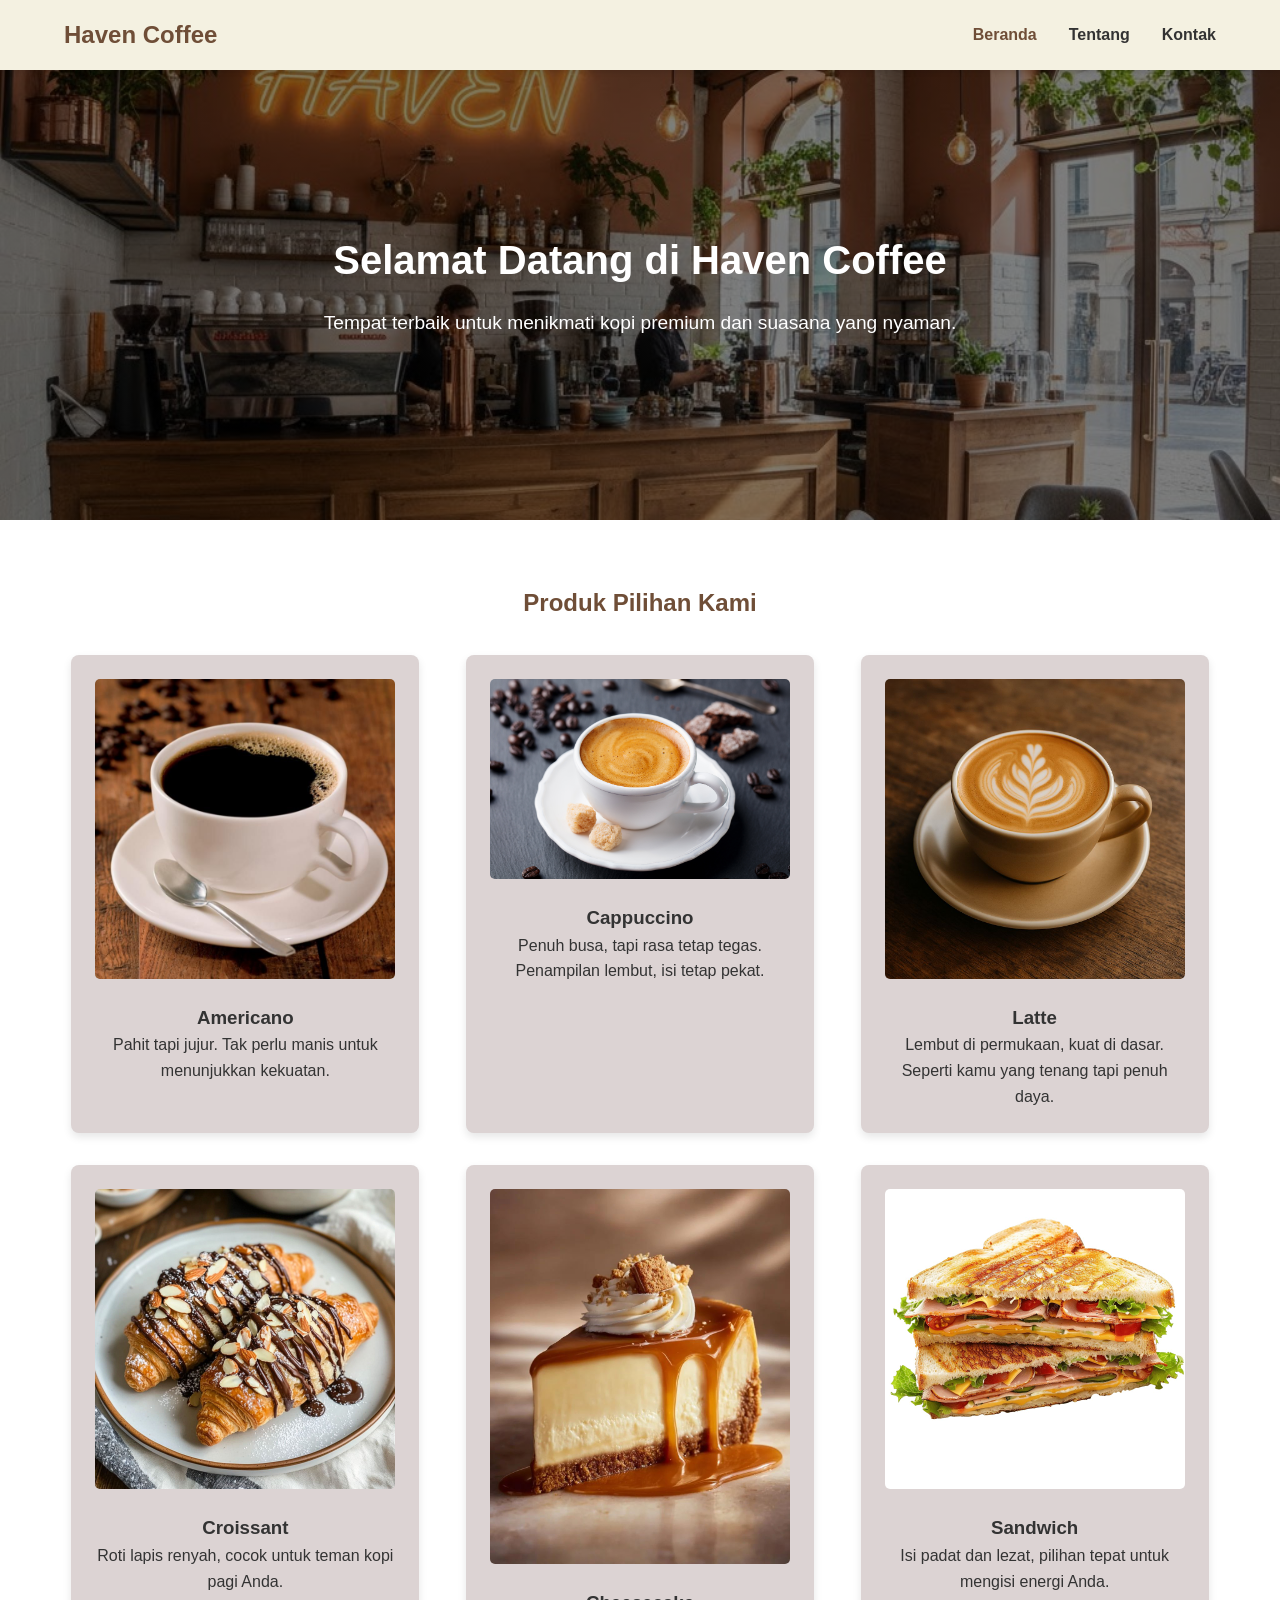
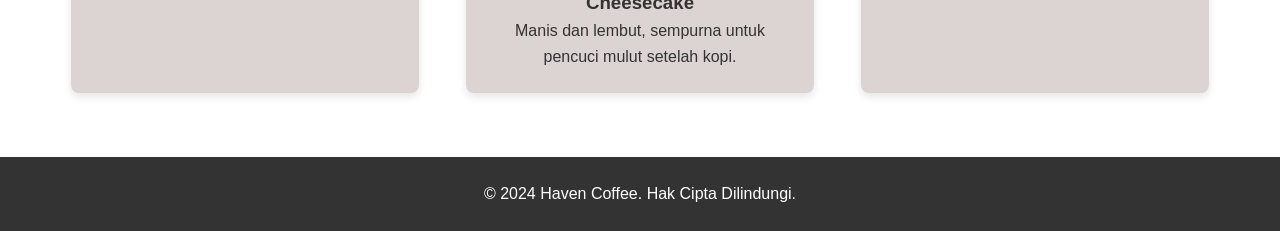
==== index.html @ 83c1de1a "Add files via upload" ====
<!DOCTYPE html>
<html lang="id">
<head>
    <meta charset="UTF-8">
    <meta name="viewport" content="width=device-width, initial-scale=1.0">
    <title>Haven - Kopi Terbaik</title>
    <link rel="stylesheet" href="style.css">
</head>
<body>

    <header class="header">
        <div class="logo">
            <h2>Haven Coffee</h2>
        </div>
        <nav class="nav">
            <ul>
                <li><a href="index.html" class="active">Beranda</a></li>
                <li><a href="about.html">Tentang</a></li>
                <li><a href="contact.html">Kontak</a></li>
            </ul>

            <div class="hamburger" id="hamburger">
                <span></span>
                <span></span>
                <span></span>
            </div>
        </nav>
    </header>

    <main>
        <!-- Hero Section -->
        <section class="hero">
            <div class="hero-content">
                <h1>Selamat Datang di Haven Coffee</h1>
                <p>Tempat terbaik untuk menikmati kopi premium dan suasana yang nyaman.</p>
            </div>
        </section>

        <!-- makanan dan minuman -->
        <section class="featured">
            <h2>Produk Pilihan Kami</h2>
            <div class="products">
            <div class="product-card">
                <img src="Americano.jpg" alt="Americano">
                <h3>Americano</h3>
                <p>Pahit tapi jujur. Tak perlu manis untuk menunjukkan kekuatan.</p>
            </div>
            <div class="product-card">
                <img src="Expreso coffe.jpg" alt="Espresso">
                <h3>Cappuccino</h3>
                <p>Penuh busa, tapi rasa tetap tegas. Penampilan lembut, isi tetap pekat.</p>
            </div>
            <div class="product-card">
                <img src="Latte.jpg" alt="Latte">
                <h3>Latte</h3>
                <p>Lembut di permukaan, kuat di dasar. Seperti kamu yang tenang tapi penuh daya.</p>
            </div>
            <!-- Makanan 1 -->
            <div class="product-card">
                <img src="croissant.jpg" alt="Croissant">
                <h3>Croissant</h3>
                <p>Roti lapis renyah, cocok untuk teman kopi pagi Anda.</p>
            </div>
            <!-- Makanan 2 -->
            <div class="product-card">
                <img src="cheesecake.jpg" alt="Cheesecake">
                <h3>Cheesecake</h3>
                <p>Manis dan lembut, sempurna untuk pencuci mulut setelah kopi.</p>
            </div>
            <!-- Makanan 3 -->
            <div class="product-card">
                <img src="sandwich.jpg" alt="Sandwich">
                <h3>Sandwich</h3>
                <p>Isi padat dan lezat, pilihan tepat untuk mengisi energi Anda.</p>
            </div>
            </div>
        </section>
    </main>

    <footer class="footer">
        <p>&copy; 2024 Haven Coffee. Hak Cipta Dilindungi.</p>
    </footer>

    <script src="script.js"></script>
</body>
</html>
---- style.css ----
/* Reset dan Gaya Umum */
* {
    margin: 0;
    padding: 0;
    box-sizing: border-box;
}

body {
    font-family: 'Arial', sans-serif;
    line-height: 1.6;
    color: #333;
}

/* Header */
.header {
    display: flex;
    justify-content: space-between;
    align-items: center;
    padding: 1rem 5%;
    background-color: #f4f1e1;
    box-shadow: 0 2px 5px rgba(0,0,0,0.1);
    position: sticky;
    top: 0;
    z-index: 100;
}

.logo h2 {
    color: #6f4e37; /* Coklat Tua */
}

.nav ul {
    display: flex;
    list-style: none;
}

.nav ul li {
    margin-left: 2rem;
}

.nav ul li a {
    text-decoration: none;
    color: #333;
    font-weight: bold;
    transition: color 0.3s;
}

.nav ul li a:hover,
.nav ul li a.active {
    color: #6f4e37; /* Coklat Tua */
}

.hamburger {
    display: none;
    flex-direction: column;
    cursor: pointer;
}

.hamburger span {
    width: 25px;
    height: 3px;
    background-color: #333;
    margin: 3px 0;
    transition: 0.3s;
}

/* Main Content */
main {
    min-height: calc(100vh - 120px); /* Tinggi layar penuh dikurangi header dan footer */
}

/* Hero Section */
.hero {
    background: linear-gradient(rgba(0, 0, 0, 0.5), rgba(0, 0, 0, 0.5)), url('Haven.jpg') no-repeat center center/cover;
    height: 50vh;
    display: flex;
    align-items: center;
    justify-content: center;
    text-align: center;
    color: rgb(255, 255, 255);
}

.hero-content h1 {
    font-size: 2.5rem;
    margin-bottom: 1rem;
}

.hero-content p {
    font-size: 1.2rem;
    margin-bottom: 1.5rem;
}

/* Featured Products */
.featured {
    padding: 4rem 5%;
    text-align: center;
}

.featured h2 {
    margin-bottom: 2rem;
    color: #6f4e37; /* Coklat Tua */
}

.products {
    display: flex;
    justify-content: space-around;
    flex-wrap: wrap;
    gap: 2rem;
}

.product-card {
    background-color: #dcd3d3;
    border-radius: 8px;
    box-shadow: 0 4px 8px rgba(0,0,0,0.1);
    padding: 1.5rem;
    width: calc(33% - 2rem); /* Tiga kolom */
    transition: transform 0.3s;
}

.product-card:hover {
    transform: translateY(-10px);
}

.product-card img {
    width: 100%;
    border-radius: 5px;
    margin-bottom: 1rem;
}

/* About & Contact Section */
.about-section,
.contact-section {
    padding: 4rem 5%;
    max-width: 800px;
    margin: 0 auto;
}

.about-section h1,
.contact-section h1 {
    margin-bottom: 1.5rem;
    color: #6f4e37; /* Coklat Tua */
}

.contact-info {
    background-color: #f9f9f9;
    padding: 1.5rem;
    border-radius: 5px;
    margin: 2rem 0;
}

.contact-form label {
    display: block;
    margin-top: 1rem;
    font-weight: bold;
}

.contact-form input,
.contact-form textarea {
    width: 100%;
    padding: 0.5rem;
    margin-top: 0.5rem;
    border: 1px solid #ccc;
    border-radius: 4px;
}

.contact-form button {
    display: block;
    width: 100%;
    padding: 1rem;
    margin-top: 1.5rem;
    background-color: #6f4e37; /* Coklat Tua */
    color: white;
    border: none;
    border-radius: 5px;
    cursor: pointer;
    font-size: 1rem;
}

.contact-form button:hover {
    background-color: #5a3e2b; /* Warna lebih gelap */
}

/* Footer */
.footer {
    background-color: #333;
    color: white;
    text-align: center;
    padding: 1.5rem;
}

/* Media Queries untuk Responsif */
@media (max-width: 768px) {
    .nav ul {
        display: none; /* Sembunyikan menu default */
    }

    .hamburger {
        display: flex; /* Tampilkan hamburger */
    }

    .nav.active ul {
        display: flex;
        flex-direction: column;
        position: absolute;
        top: 70px;
        left: 0;
        right: 0;
        background-color: #b9ab94;
        padding: 1rem;
        box-shadow: 0 5px 10px rgba(0,0,0,0.1);
    }

    .nav.active ul li {
        margin: 0.5rem 0;
    }

    .hero-content h1 {
        font-size: 2rem;
    }

    .hero-content p {
        font-size: 1rem;
    }

    .products {
        flex-direction: column;
        align-items: center;
    }

    .product-card {
        width: 100%; /* Satu kolom */
    }
}
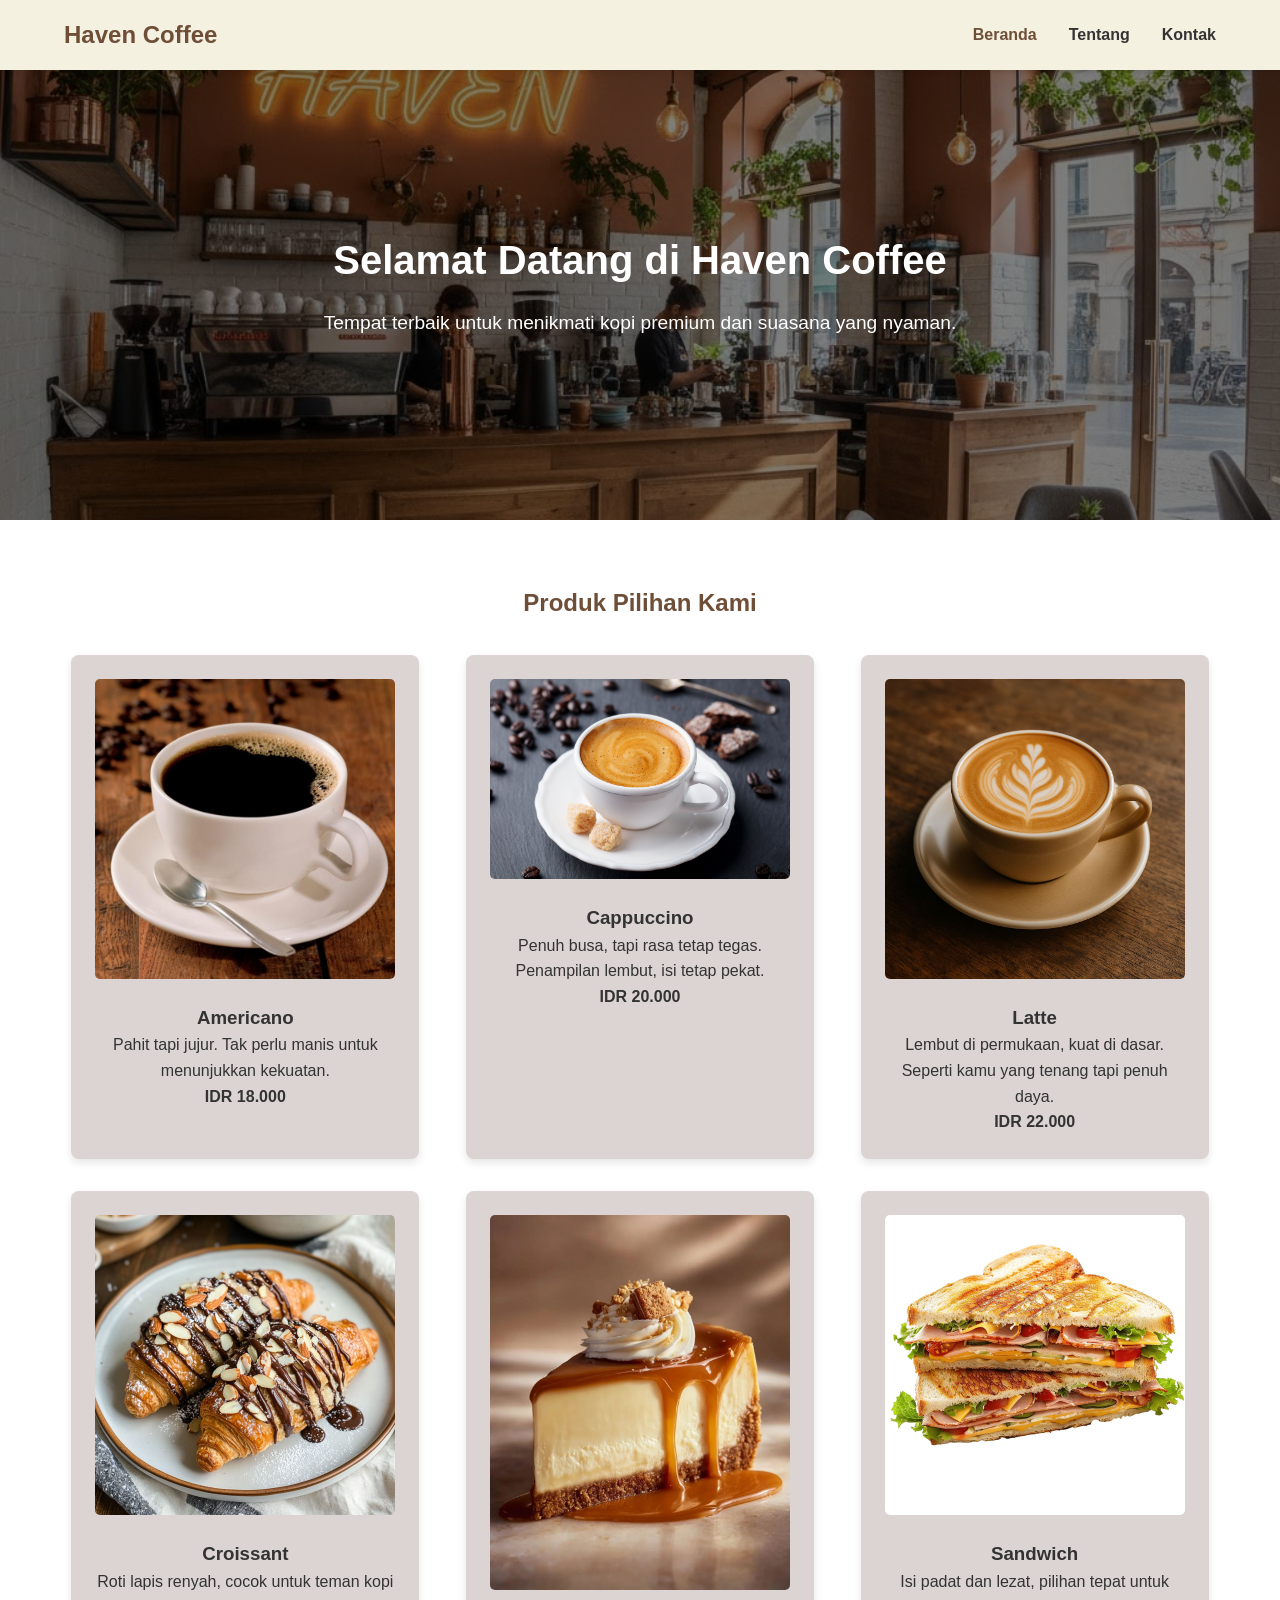
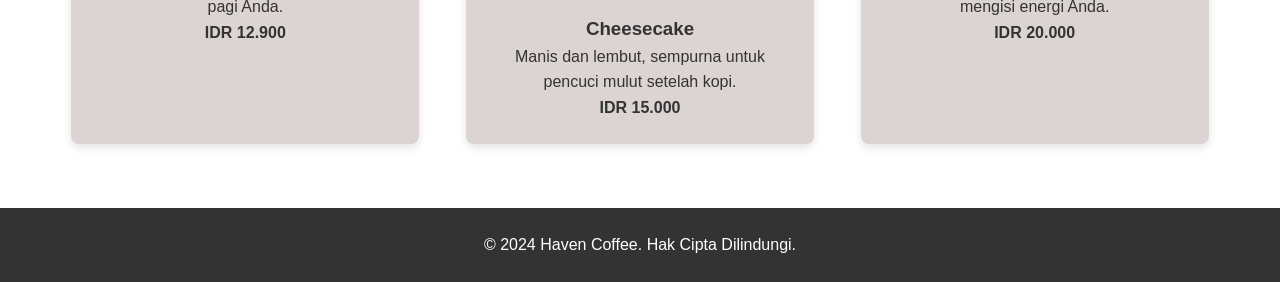
==== commit f1f0739e: "Update index.html" ====
--- a/index.html
+++ b/index.html
@@ -44,38 +44,45 @@
                 <img src="Americano.jpg" alt="Americano">
                 <h3>Americano</h3>
                 <p>Pahit tapi jujur. Tak perlu manis untuk menunjukkan kekuatan.</p>
+                <h4>IDR 18.000</h4>
             </div>
             <div class="product-card">
                 <img src="Expreso coffe.jpg" alt="Espresso">
                 <h3>Cappuccino</h3>
                 <p>Penuh busa, tapi rasa tetap tegas. Penampilan lembut, isi tetap pekat.</p>
+                <h4>IDR 20.000</h4>
             </div>
             <div class="product-card">
                 <img src="Latte.jpg" alt="Latte">
                 <h3>Latte</h3>
                 <p>Lembut di permukaan, kuat di dasar. Seperti kamu yang tenang tapi penuh daya.</p>
+                <h4>IDR 22.000</h4>
             </div>
             <!-- Makanan 1 -->
             <div class="product-card">
                 <img src="croissant.jpg" alt="Croissant">
                 <h3>Croissant</h3>
                 <p>Roti lapis renyah, cocok untuk teman kopi pagi Anda.</p>
+                <H4>IDR 12.900</H4>
             </div>
             <!-- Makanan 2 -->
             <div class="product-card">
                 <img src="cheesecake.jpg" alt="Cheesecake">
                 <h3>Cheesecake</h3>
                 <p>Manis dan lembut, sempurna untuk pencuci mulut setelah kopi.</p>
+                <H4>IDR 15.000</H4>
             </div>
             <!-- Makanan 3 -->
             <div class="product-card">
                 <img src="sandwich.jpg" alt="Sandwich">
                 <h3>Sandwich</h3>
                 <p>Isi padat dan lezat, pilihan tepat untuk mengisi energi Anda.</p>
+                <H4>IDR 20.000</H4>
             </div>
             </div>
         </section>
     </main>
+
 
     <footer class="footer">
         <p>&copy; 2024 Haven Coffee. Hak Cipta Dilindungi.</p>
@@ -83,4 +90,5 @@
 
     <script src="script.js"></script>
 </body>
-</html>+
+</html>
